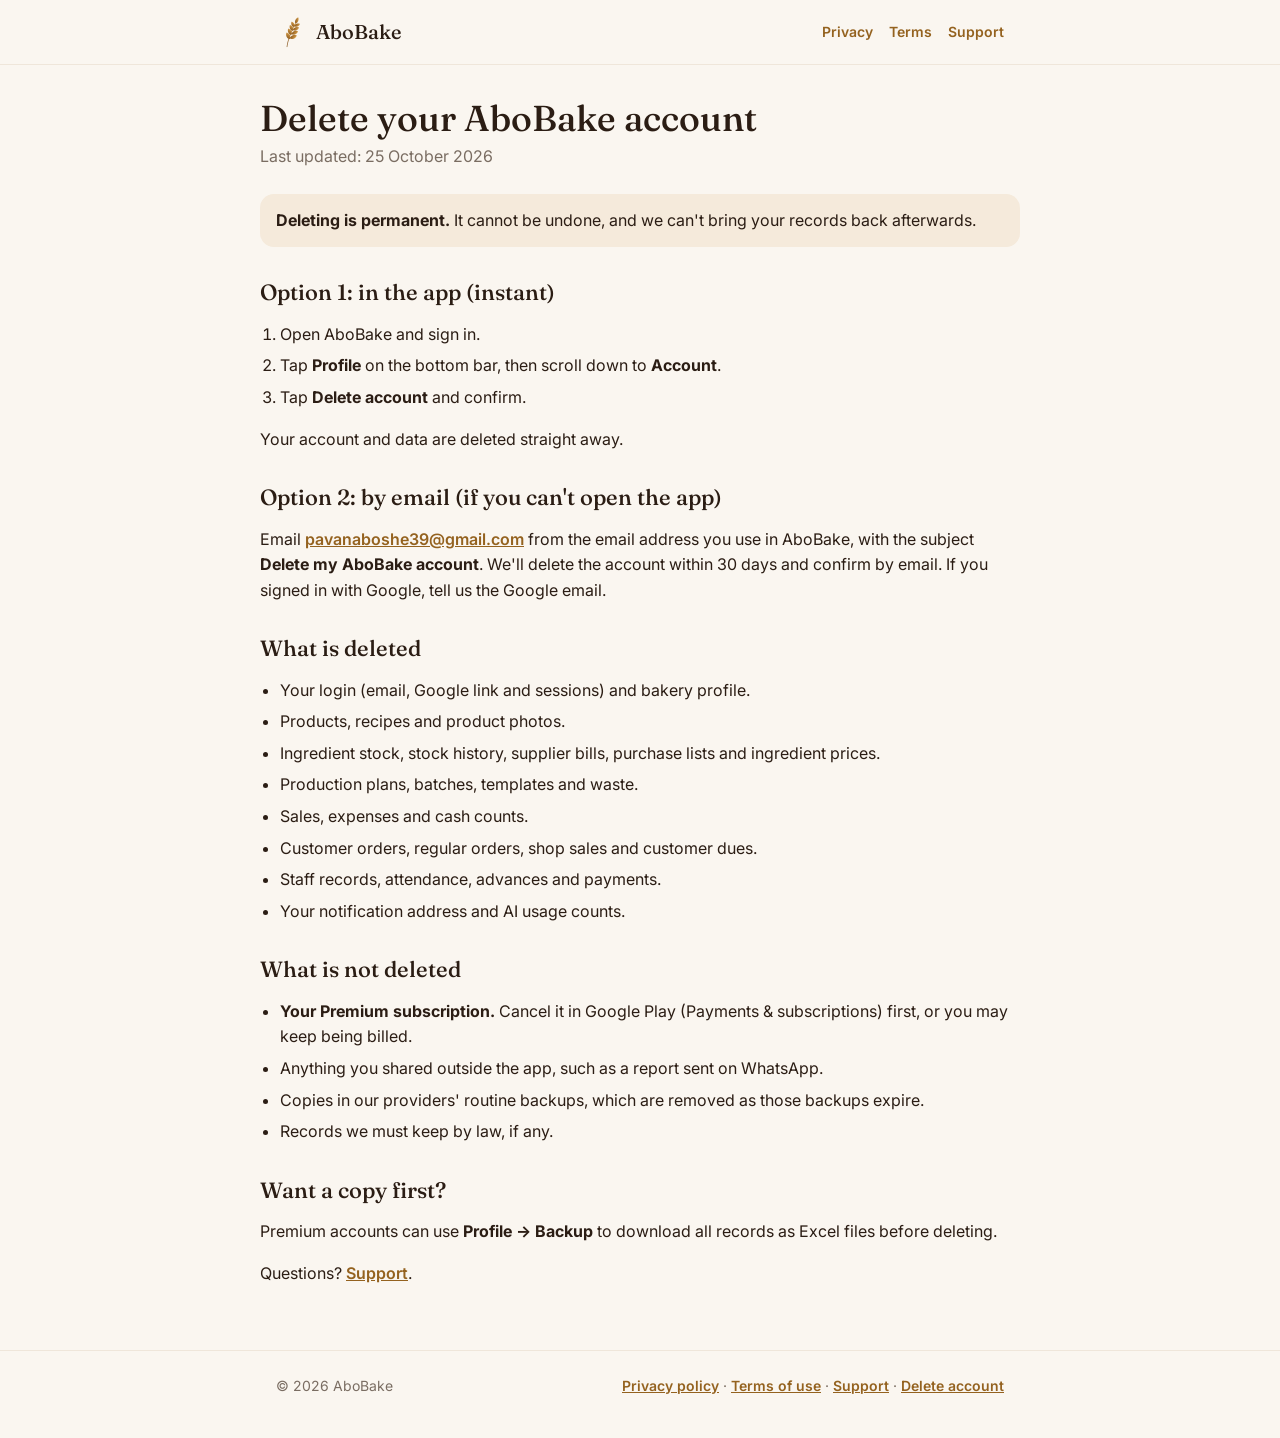
==== delete-account.html @ 651699e6 "Privacy policy rewrite, Terms, Support and Delete-account pages; refreshed home page Co-Authored-By:" ====
<!DOCTYPE html>
<html lang="en">
<head>
  <meta charset="utf-8">
  <meta name="viewport" content="width=device-width, initial-scale=1">
  <title>Delete your account – AboBake</title>
  <meta name="description" content="How to delete your AboBake account and data.">
  <link rel="icon" href="favicon.png">
  <link rel="preconnect" href="https://fonts.googleapis.com">
  <link rel="preconnect" href="https://fonts.gstatic.com" crossorigin>
  <link href="https://fonts.googleapis.com/css2?family=Fraunces:opsz,wght@9..144,500&family=Inter:wght@400;600&display=swap" rel="stylesheet">
  <link rel="stylesheet" href="style.css">
</head>
<body>
  <header class="topbar">
    <div class="wrap">
      <a class="brand" href="./"><img src="logo.png" alt="">AboBake</a>
      <nav><a href="privacy.html">Privacy</a><a href="terms.html">Terms</a><a href="support.html">Support</a></nav>
    </div>
  </header>

  <main class="wrap doc">
    <h1>Delete your AboBake account</h1>
    <p class="updated">Last updated: 25 October 2026</p>

    <p class="note"><strong>Deleting is permanent.</strong> It cannot be undone, and we can't bring your records back afterwards.</p>

    <h2>Option 1: in the app (instant)</h2>
    <ol>
      <li>Open AboBake and sign in.</li>
      <li>Tap <strong>Profile</strong> on the bottom bar, then scroll down to <strong>Account</strong>.</li>
      <li>Tap <strong>Delete account</strong> and confirm.</li>
    </ol>
    <p>Your account and data are deleted straight away.</p>

    <h2>Option 2: by email (if you can't open the app)</h2>
    <p>Email <a href="mailto:pavanaboshe39@gmail.com?subject=Delete%20my%20AboBake%20account">pavanaboshe39@gmail.com</a> from the email address you use in AboBake, with the subject <strong>Delete my AboBake account</strong>. We'll delete the account within 30 days and confirm by email. If you signed in with Google, tell us the Google email.</p>

    <h2>What is deleted</h2>
    <ul>
      <li>Your login (email, Google link and sessions) and bakery profile.</li>
      <li>Products, recipes and product photos.</li>
      <li>Ingredient stock, stock history, supplier bills, purchase lists and ingredient prices.</li>
      <li>Production plans, batches, templates and waste.</li>
      <li>Sales, expenses and cash counts.</li>
      <li>Customer orders, regular orders, shop sales and customer dues.</li>
      <li>Staff records, attendance, advances and payments.</li>
      <li>Your notification address and AI usage counts.</li>
    </ul>

    <h2>What is not deleted</h2>
    <ul>
      <li><strong>Your Premium subscription.</strong> Cancel it in Google Play (Payments &amp; subscriptions) first, or you may keep being billed.</li>
      <li>Anything you shared outside the app, such as a report sent on WhatsApp.</li>
      <li>Copies in our providers' routine backups, which are removed as those backups expire.</li>
      <li>Records we must keep by law, if any.</li>
    </ul>

    <h2>Want a copy first?</h2>
    <p>Premium accounts can use <strong>Profile → Backup</strong> to download all records as Excel files before deleting.</p>

    <p>Questions? <a href="support.html">Support</a>.</p>
  </main>

  <footer>
    <div class="wrap">
      <span>© 2026 AboBake</span>
      <span><a href="privacy.html">Privacy policy</a> · <a href="terms.html">Terms of use</a> · <a href="support.html">Support</a> · <a href="delete-account.html">Delete account</a></span>
    </div>
  </footer>
</body>
</html>
---- style.css ----
/* Shared styles for the AboBake website (home page and privacy policy).
   Colors match theme.js in the app. */
:root {
  --bg: #FAF6F0;
  --card: #FFFFFF;
  --text: #2B1D14;
  --muted: #7A6D62;
  --border: #EFE6DA;
  --accent: #94621F;
  --accent-soft: #F5EADB;
  --primary: #5B3421;
  --espresso: #1E1611;
  --on-dark: #F5EADB;
  --on-dark-muted: #B9AC9F;
  --on-dark-accent: #D9A45B;
}

* { box-sizing: border-box; }

body {
  margin: 0;
  background: var(--bg);
  color: var(--text);
  font-family: 'Inter', system-ui, -apple-system, 'Segoe UI', Roboto, sans-serif;
  font-size: 16px;
  line-height: 1.6;
}

a { color: var(--accent); font-weight: 600; }

h1, h2, h3 { font-family: 'Fraunces', Georgia, serif; font-weight: 500; line-height: 1.2; }

.wrap { max-width: 760px; margin: 0 auto; padding: 0 16px; }

/* Top bar */
.topbar { border-bottom: 1px solid var(--border); background: var(--bg); }
.topbar .wrap { display: flex; align-items: center; justify-content: space-between; height: 64px; }
.brand { display: flex; align-items: center; gap: 8px; color: var(--text); text-decoration: none; font-family: 'Fraunces', Georgia, serif; font-size: 20px; font-weight: 500; }
.brand img { width: 32px; height: 32px; }
.topbar nav a { font-size: 14px; text-decoration: none; margin-left: 16px; }

/* Home page hero */
.hero { background: var(--espresso); color: var(--on-dark); text-align: center; padding: 56px 0 64px; }
.hero img { width: 96px; height: 96px; }
.hero h1 { font-size: 44px; margin: 8px 0 4px; color: #FFFFFF; }
.hero .tagline { color: var(--on-dark-accent); font-weight: 600; margin: 0 0 16px; }
.hero p { color: var(--on-dark-muted); max-width: 520px; margin: 0 auto; }
.badge { display: inline-block; margin-top: 24px; padding: 10px 20px; border-radius: 999px; border: 1px solid var(--on-dark-accent); color: var(--on-dark-accent); font-size: 14px; font-weight: 600; }

/* Feature cards */
.features { display: grid; grid-template-columns: repeat(auto-fit, minmax(220px, 1fr)); gap: 16px; padding: 40px 0; }
.card { background: var(--card); border: 1px solid var(--border); border-radius: 18px; padding: 20px; }
.card h3 { font-size: 19px; margin: 0 0 6px; }
.card p { margin: 0; color: var(--muted); font-size: 15px; }
.icon { display: inline-flex; width: 40px; height: 40px; align-items: center; justify-content: center; border-radius: 12px; background: var(--accent-soft); font-size: 20px; margin-bottom: 10px; }

/* Privacy policy text */
.doc { padding: 32px 0 48px; }
.doc h1 { font-size: 36px; margin: 0 0 4px; }
.doc h2 { font-size: 22px; margin: 32px 0 8px; }
.doc .updated { color: var(--muted); margin: 0 0 24px; }
.doc h3 { font-size: 17px; margin: 20px 0 6px; }
.doc ul, .doc ol { padding-left: 20px; }
.doc li { margin-bottom: 6px; }
.doc a { overflow-wrap: anywhere; }
.note { background: var(--accent-soft); border-radius: 14px; padding: 14px 16px; }

footer { border-top: 1px solid var(--border); color: var(--muted); font-size: 14px; padding: 24px 0 40px; }
footer .wrap { display: flex; flex-wrap: wrap; gap: 8px 20px; justify-content: space-between; }

.badge-link { text-decoration: none; }
.plans { display: grid; grid-template-columns: repeat(auto-fit, minmax(240px, 1fr)); gap: 16px; padding: 8px 0 40px; }
.plans h3 { margin: 0 0 4px; font-size: 22px; }
.plans .price { color: var(--muted); font-size: 14px; margin: 0 0 12px; }
.plans ul { margin: 0; padding-left: 18px; color: var(--text); font-size: 15px; }
.plans li { margin-bottom: 4px; }
.plans .pro { background: var(--espresso); border-color: var(--on-dark-accent); }
.plans .pro h3 { color: #fff; }
.plans .pro .price { color: var(--on-dark-accent); }
.plans .pro ul { color: var(--on-dark); }
h2.center { text-align: center; font-size: 28px; margin: 8px 0 20px; }
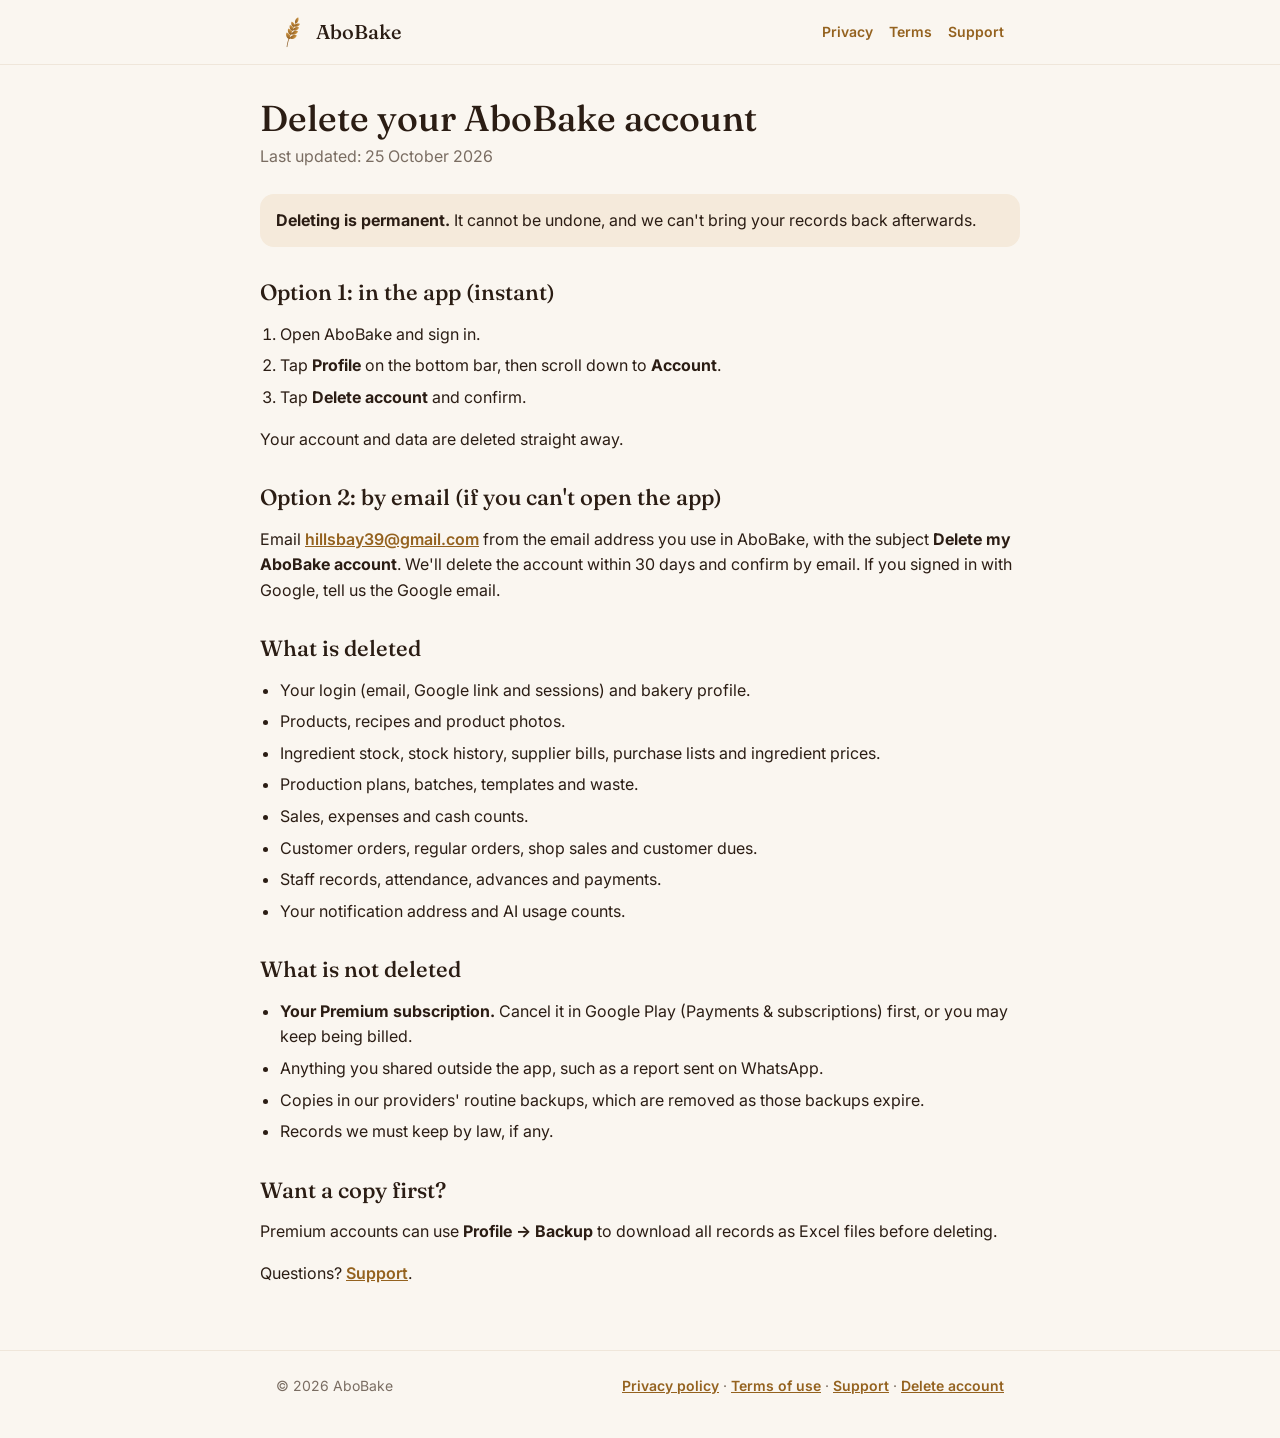
==== commit befd4c61: "Contact email: hillsbay39@gmail.com Co-Authored-By: Claude Sonnet 5.5 <noreply@anthropic.com> Claude" ====
--- a/delete-account.html
+++ b/delete-account.html
@@ -34,7 +34,7 @@
     <p>Your account and data are deleted straight away.</p>
 
     <h2>Option 2: by email (if you can't open the app)</h2>
-    <p>Email <a href="mailto:pavanaboshe39@gmail.com?subject=Delete%20my%20AboBake%20account">pavanaboshe39@gmail.com</a> from the email address you use in AboBake, with the subject <strong>Delete my AboBake account</strong>. We'll delete the account within 30 days and confirm by email. If you signed in with Google, tell us the Google email.</p>
+    <p>Email <a href="mailto:hillsbay39@gmail.com?subject=Delete%20my%20AboBake%20account">hillsbay39@gmail.com</a> from the email address you use in AboBake, with the subject <strong>Delete my AboBake account</strong>. We'll delete the account within 30 days and confirm by email. If you signed in with Google, tell us the Google email.</p>
 
     <h2>What is deleted</h2>
     <ul>
